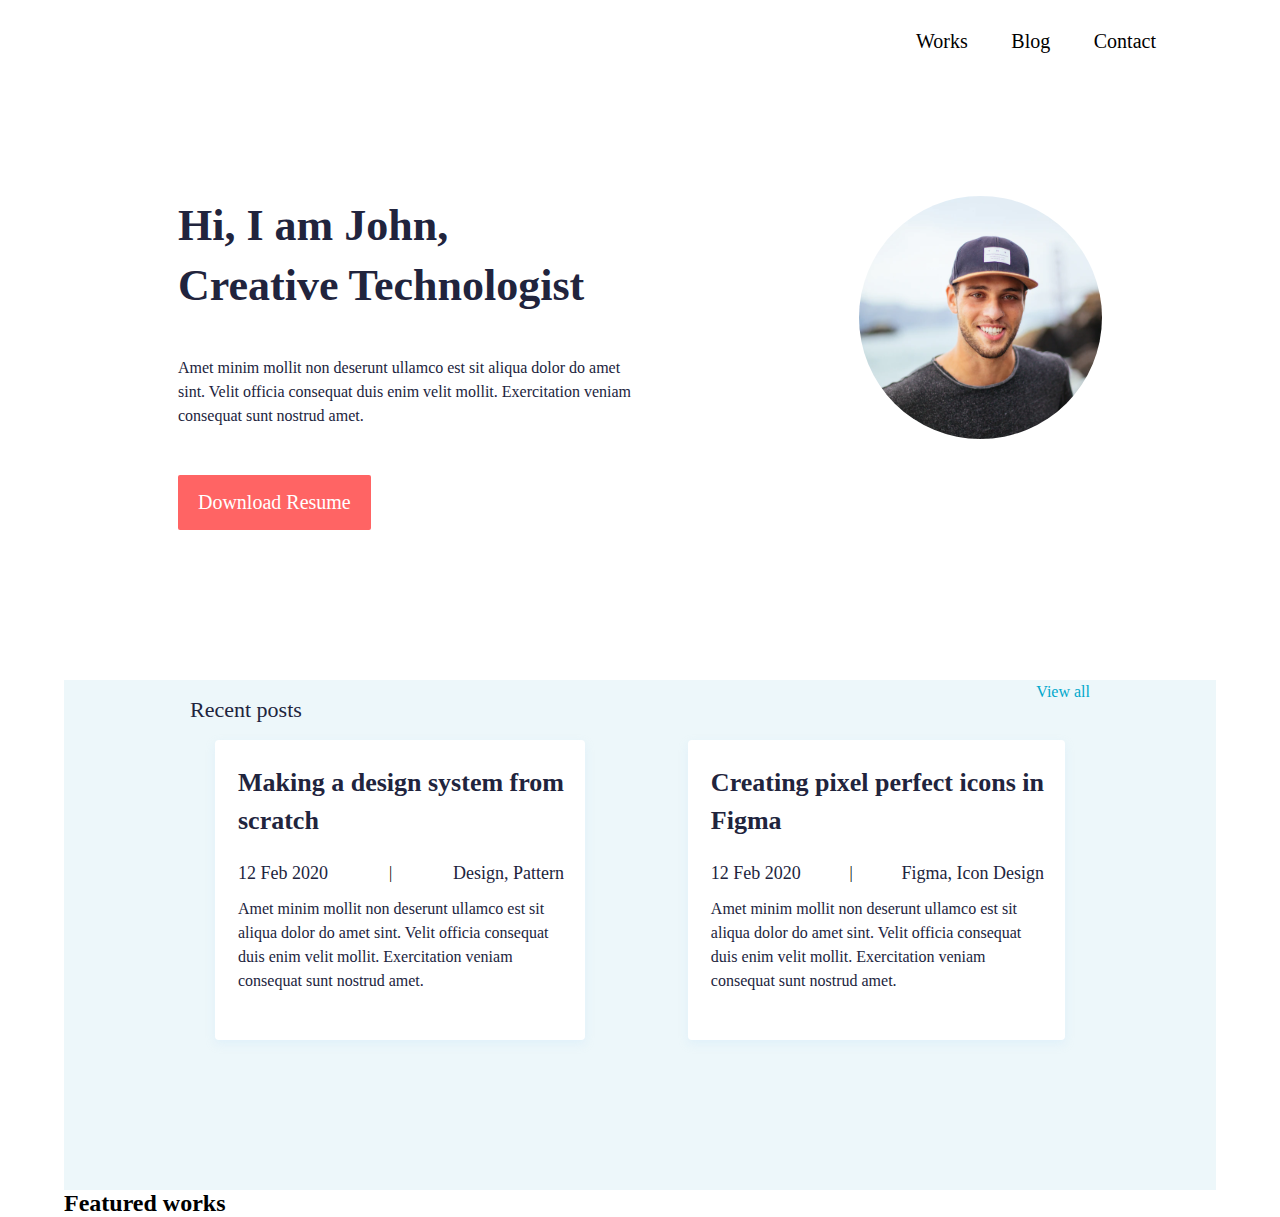
==== index.html @ f026b328 "create and styled section main and section recent posts" ====
<!DOCTYPE html>
<html lang="en">
<head>
    <meta charset="UTF-8">
    <meta http-equiv="X-UA-Compatible" content="IE=edge">
    <meta name="viewport" content="width=device-width, initial-scale=1.0">
    <title>Document</title>
    <link rel="stylesheet" href="./css/styles.css">
</head>
<body>
    <div class="wrapper">
        <div class="container">
            <section class="main">
                <header class="header">
                    <nav class="menu">
                        <ul class="menu__list-items">
                            <li class="menu__item"><a href="" class="menu__link">Works</a></li>
                            <li class="menu__item"><a href="" class="menu__link">Blog</a></li>
                            <li class="menu__item"><a href="" class="menu__link">Contact</a></li>
                        </ul>
                    </nav>
                </header>
                <div class="main__content">
                    <div class="main__text">
                        <h1 class="main__title">Hi, I am John,<br> Creative Technologist</h1>
                        <p class="main__subtitle">Amet minim mollit non deserunt ullamco est sit aliqua dolor do amet<br> sint. Velit officia consequat duis enim velit mollit. Exercitation veniam<br> consequat sunt nostrud amet.</p>
                        <a href="" class="main__link">Download Resume</a>
                    </div>
                    <div class="main__image">
                        <img src="./img/avatar-image.svg" alt="" class="main-img">
                    </div>
                </div>
            </section>
            <section class="recent-posts">
                <div class="recent-posts__content">
                    <div class="recent-posts__header">
                        <h3 class="recent-posts__title">Recent posts</h3>
                        <a href="" class="recent-posts__link">View all</a>
                    </div>
                    <div class="recent-posts__posts">
                        <div class="recent-post">
                            <h2 class="recent-post__title">Making a design system from<br> scratch</h2>
                            <div class="recent-post__info">
                                <a href="" class="recent-post__date">12 Feb 2020</a> |
                                <a href="" class="recent-post__theme-post">Design, Pattern</a>
                            </div>
                            <p class="recent-post__post-describe">Amet minim mollit non deserunt ullamco est sit<br> aliqua dolor do amet sint. Velit officia consequat<br> duis enim velit mollit. Exercitation veniam<br> consequat sunt nostrud amet.</p>
                        </div>
                        <div class="recent-post">
                            <h2 class="recent-post__title">Creating pixel perfect icons in<br> Figma</h2>
                            <div class="recent-post__info">
                                <a href="" class="recent-post__date">12 Feb 2020</a> |
                                <a href="" class="recent-post__theme-post">Figma, Icon Design</a>
                            </div>
                            <p class="recent-post__post-describe">Amet minim mollit non deserunt ullamco est sit<br> aliqua dolor do amet sint. Velit officia consequat<br> duis enim velit mollit. Exercitation veniam<br> consequat sunt nostrud amet.</p>
                        </div>
                    </div>
                </div>
            </section>
            <section class="featured-works">
                <h2 class="featured-works__title">Featured works</h2>
                <div class="featured-works__content">
                    <div class="feaured-works__work-block"></div>
                    <div class="feaured-works__work-block"></div>
                    <div class="feaured-works__work-block"></div>
                </div>
            </section>
            <!-- <footer class="footer">
                <div class="footer__content">
                    <ul class="soc__list-items">
                        <li class="soc__itema"><a href="" class="soc__link"><img src="./img/fb-icon.svg" alt="" class="soc-img"></a></li>
                        <li class="soc__itema"><a href="" class="soc__link"><img src="./img/insta-icon.svg" alt="" class="soc-img"></a></li>
                        <li class="soc__itema"><a href="" class="soc__link"><img src="./img/twitter-icon.svg" alt="" class="soc-img"></a></li>
                        <li class="soc__itema"><a href="" class="soc__link"><img src="./img/linkedin-icon.svg" alt="" class="soc-img"></a></li>
                    </ul>
                    <div class="copyright-text">Copyright ©2020 All rights reserved </div>
                </div>
            </footer> -->
        </div>
    </div>
</body>
<script src="./scripts/script.js"></script>
</html>
---- css/styles.css ----
*{
    margin: 0px;
    padding: 0px;
}
.wrapper{
    width:1152px;
    margin:auto;
}
.header{
    margin-top:27px;
    text-align: right;
}
.main__content{
    display:flex;
    margin:auto;
    justify-content:space-around;
    /* align-items: center; */
}
.menu{
    display:flex;
    justify-content:flex-end;
    margin-bottom: 140px;
    margin-right:60px;
}
.menu__list-items{
    list-style-type:none;
    display:flex;
    justify-content:space-between;
    width:240px;
}
.menu__link{
    font-family: 'Heebo';
    font-style: normal;
    font-weight: 500;
    font-size: 20px;
    line-height: 29px;
    text-align: right;
    color: #000000;
    text-decoration: none;
}
.main__title{
    font-family: 'Heebo';
    font-style: normal;
    font-weight: 700;
    font-size: 44px;
    line-height: 60px;
    color: #21243D;
    margin-bottom: 40px;
}
.main__subtitle{
    font-family: 'Heebo';
    font-style: normal;
    font-weight: 400;
    font-size: 16px;
    line-height: 24px;
    color: #21243D;
    margin-bottom:47px;
}
.main__link{
    background: #FF6464;
    border-radius: 2px;
    box-sizing: border-box;
    font-family: 'Heebo';
    font-style: normal;
    font-weight: 500;
    font-size: 20px;
    line-height: 29px;
    color: #FFFFFF;
    text-decoration: none;
    padding:13px 20px;
    display:inline-block;
    margin-bottom:150px;
}
/* style for section recent-posts */
.recent-posts{
    background-color:#EDF7FA;
}
.recent-posts__content{
    display:flex;
    flex-direction:column;
}
.recent-posts__header{
    display:flex;
    width:900px;
    justify-content:space-between;
    margin:auto;
}
.recent-posts__title{
    font-family: 'Heebo';
    font-style: normal;
    font-weight: 400;
    font-size: 22px;
    line-height: 60px;
    display: flex;
    align-items: flex-end;
    color: #21243D;
}
.recent-posts__link{
    text-decoration: none;
    font-family: 'Heebo';
    font-style: normal;
    font-weight: 400;
    font-size: 16px;
    line-height: 24px;
    text-align: right;
    color: #00A8CC;
}
.recent-posts__posts{
    margin-top:30px;
    display:flex;
    margin:auto;
    justify-content:space-between;
    width:850px;
    margin:auto;
    margin-bottom: 150px;
}
.recent-post{
    background: #FFFFFF;
    box-shadow: 0px 4px 10px rgba(187, 225, 250, 0.25);
    border-radius: 4px;
    box-sizing: border-box;
    padding:24px 21px 7px 23px;
}
.recent-post__title{
    font-family: 'Heebo';
    font-style: normal;
    font-weight: 700;
    font-size: 26px;
    line-height: 38px;
    color: #21243D;
    margin-bottom:20px;
}
.recent-post__info{
    display:flex;
    justify-content:space-between;
    align-items: center;
    margin-bottom:11px;
}
.recent-post__date{
    font-family: 'Heebo';
    font-style: normal;
    font-weight: 400;
    font-size: 18px;
    line-height: 26px;
    color: #21243D;
    text-decoration: none;
}
.recent-post__theme-post{
    font-family: 'Heebo';
    font-style: normal;
    font-weight: 400;
    font-size: 18px;
    line-height: 26px;
    color: #21243D;
    text-decoration: none;
}
.recent-post__post-describe{
    font-family: 'Heebo';
    font-style: normal;
    font-weight: 400;
    font-size: 16px;
    line-height: 24px;
    color: #21243D;
    margin-bottom: 40px;
}
/* styles for section works */
/* styles for footer */
.footer{
    display:flex;
    justify-content: center;
}
.soc__list-items{
    padding-top: 51px;
    margin-bottom:26px;
    list-style-type:none;
    display:flex;   
    margin:auto;
    width:260px;
    justify-content:space-evenly;
}
.copyright-text{
    margin-top: 26px;
    font-family: 'Heebo';
    font-style: normal;
    font-weight: 400;
    font-size: 14px;
    line-height: 21px;
    text-align: center;
    color: #21243D;
    margin-bottom: 54px;
}
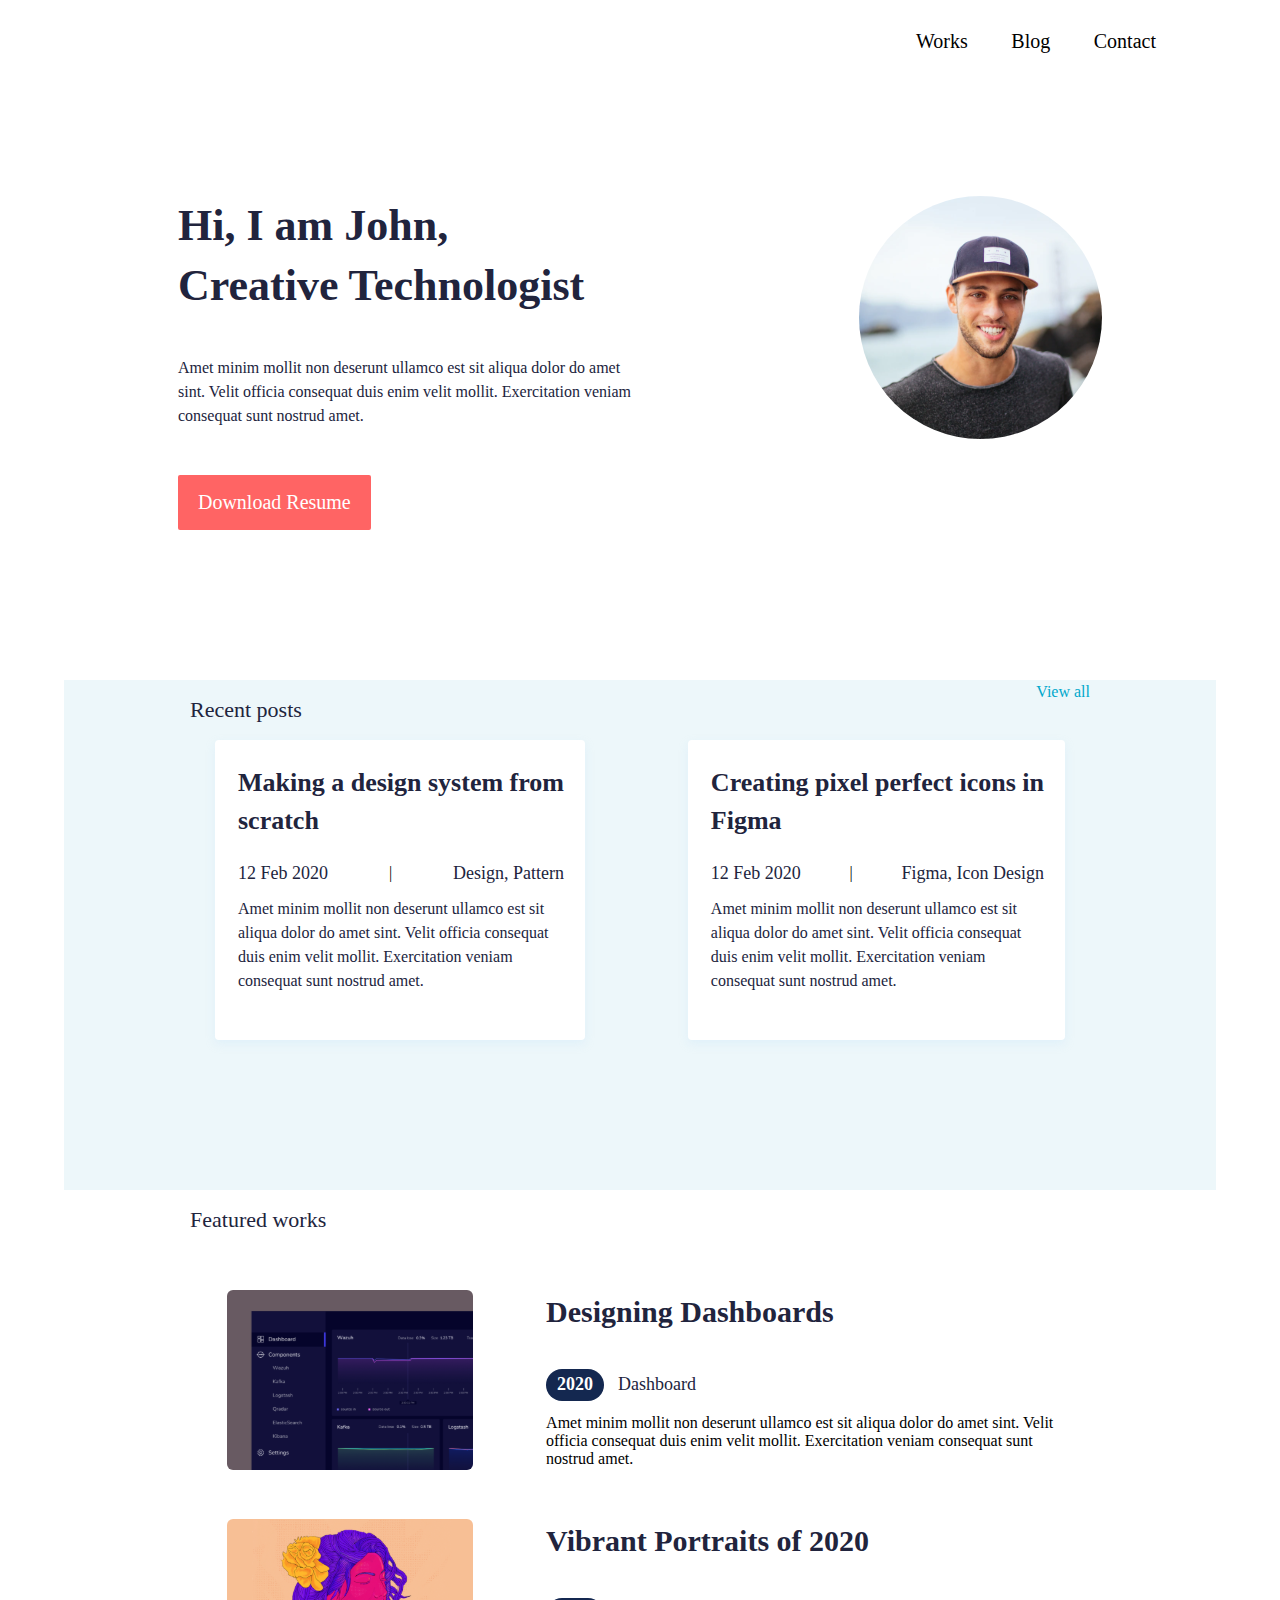
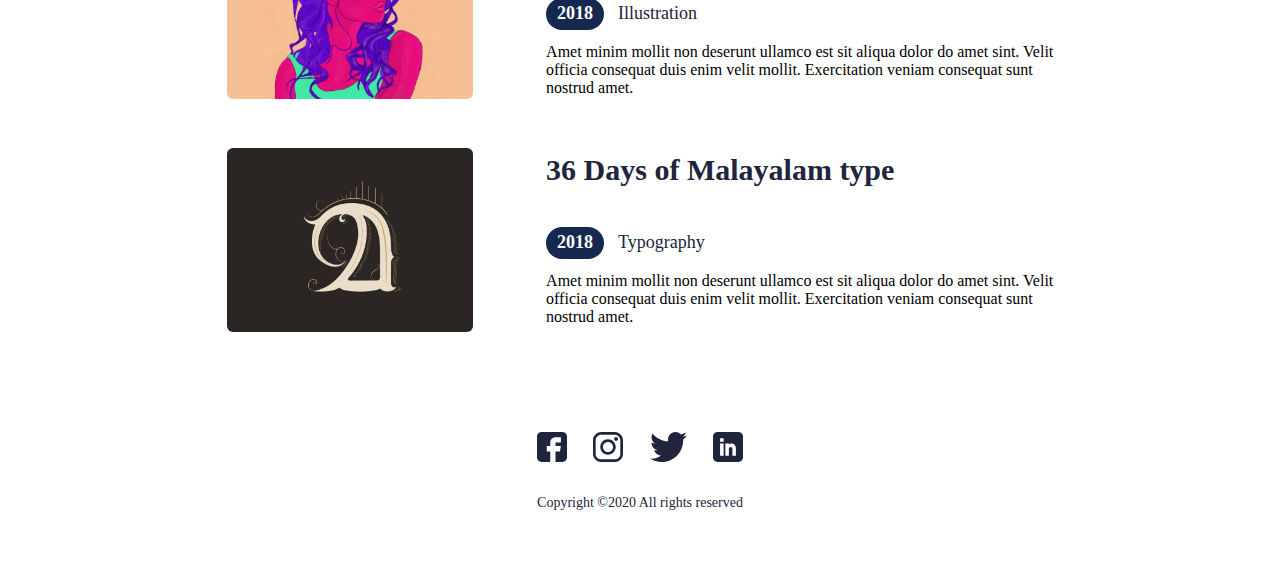
==== commit 3173b260: "added create section and styled featured works" ====
--- a/index.html
+++ b/index.html
@@ -60,12 +60,48 @@
             <section class="featured-works">
                 <h2 class="featured-works__title">Featured works</h2>
                 <div class="featured-works__content">
-                    <div class="feaured-works__work-block"></div>
-                    <div class="feaured-works__work-block"></div>
-                    <div class="feaured-works__work-block"></div>
+                    <div class="feaured-works__work-block">
+                        <div class="featured-works__image">
+                            <img src="./img/dashboard.svg" alt="" class="featured-works-img">
+                        </div>
+                        <div class="featured-works__describe-text">
+                            <h2 class="featured-work__title">Designing Dashboards</h2>
+                            <div class="featured-works__info">
+                                <a href="" class="featured-woks__date">2020</a>
+                                <a href="" class="featured-works__theme">Dashboard</a>
+                            </div>
+                            <p class="featured-works__text-describe">Amet minim mollit non deserunt ullamco est sit aliqua dolor do amet sint. Velit<br> officia consequat duis enim velit mollit. Exercitation veniam consequat sunt<br> nostrud amet.</p>
+                        </div>
+                    </div>
+                    <div class="feaured-works__work-block">
+                        <div class="featured-works__image">
+                            <img src="./img/illustration.svg" alt="" class="featured-works-img">
+                        </div>
+                        <div class="featured-works__describe-text">
+                            <h2 class="featured-work__title">Vibrant Portraits of 2020</h2>
+                            <div class="featured-works__info">
+                                <a href="" class="featured-woks__date">2018</a>
+                                <a href="" class="featured-works__theme">Illustration</a>
+                            </div>
+                            <p class="featured-works__text-describe">Amet minim mollit non deserunt ullamco est sit aliqua dolor do amet sint. Velit<br> officia consequat duis enim velit mollit. Exercitation veniam consequat sunt<br> nostrud amet.</p>
+                        </div>
+                    </div>
+                    <div class="feaured-works__work-block">
+                        <div class="featured-works__image">
+                            <img src="./img/typography.svg" alt="" class="featured-works-img">
+                        </div>
+                        <div class="featured-works__describe-text">
+                            <h2 class="featured-work__title">36 Days of Malayalam type</h2>
+                            <div class="featured-works__info">
+                                <a href="" class="featured-woks__date">2018</a>
+                                <a href="" class="featured-works__theme">Typography</a>
+                            </div>
+                            <p class="featured-works__text-describe">Amet minim mollit non deserunt ullamco est sit aliqua dolor do amet sint. Velit<br> officia consequat duis enim velit mollit. Exercitation veniam consequat sunt<br> nostrud amet.</p>
+                        </div>
+                    </div>
                 </div>
             </section>
-            <!-- <footer class="footer">
+            <footer class="footer">
                 <div class="footer__content">
                     <ul class="soc__list-items">
                         <li class="soc__itema"><a href="" class="soc__link"><img src="./img/fb-icon.svg" alt="" class="soc-img"></a></li>
@@ -75,7 +111,7 @@
                     </ul>
                     <div class="copyright-text">Copyright ©2020 All rights reserved </div>
                 </div>
-            </footer> -->
+            </footer>
         </div>
     </div>
 </body>
--- a/css/styles.css
+++ b/css/styles.css
@@ -164,6 +164,56 @@
     margin-bottom: 40px;
 }
 /* styles for section works */
+.featured-works{
+    width:900px;
+    margin:auto;
+}
+.featured-works__title{
+    font-family: 'Heebo';
+    font-style: normal;
+    font-weight: 400;
+    font-size: 22px;
+    line-height: 60px;
+    color: #21243D;
+    margin-bottom: 40px;
+}
+.feaured-works__work-block{
+    display:flex;
+    margin:auto;
+    justify-content:space-around;
+    margin-bottom:45px;
+}
+.featured-work__title{
+    font-family: 'Heebo';
+    font-style: normal;
+    font-weight: 700;
+    font-size: 30px;
+    line-height: 44px;
+    color: #21243D;
+    margin-bottom: 20px;
+}
+.featured-woks__date{
+    text-decoration: none;
+    font-family: 'Heebo';
+    font-style: normal;
+    font-weight: 900;
+    font-size: 18px;
+    line-height: 60px;
+    color: #FFFFFF;
+    background: #142850;
+    border-radius: 16px;
+    padding:5px 11px 7px; 
+    margin-right:10px;
+}
+.featured-works__theme{
+    text-decoration: none;
+    font-family: 'Heebo';
+    font-style: normal;
+    font-weight: 400;
+    font-size: 18px;
+    line-height: 26px;
+    color: #21243D;
+}
 /* styles for footer */
 .footer{
     display:flex;
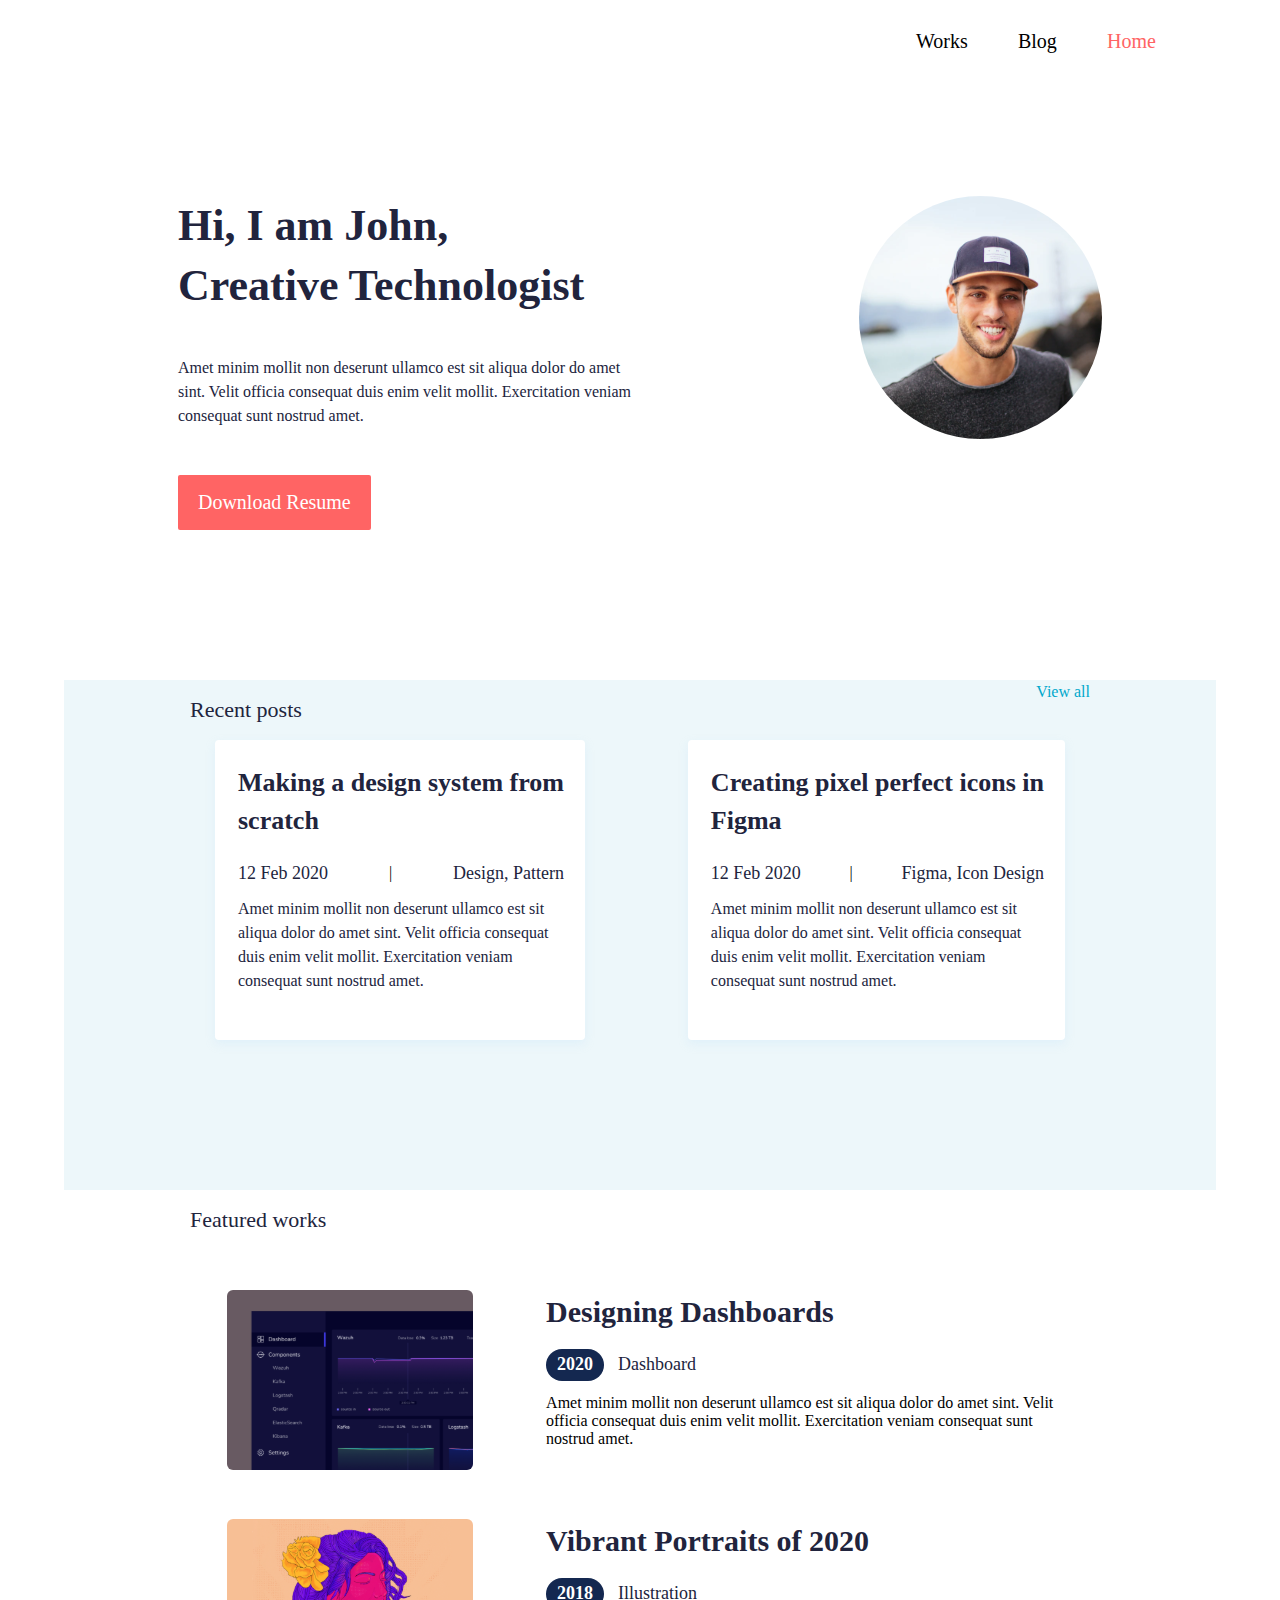
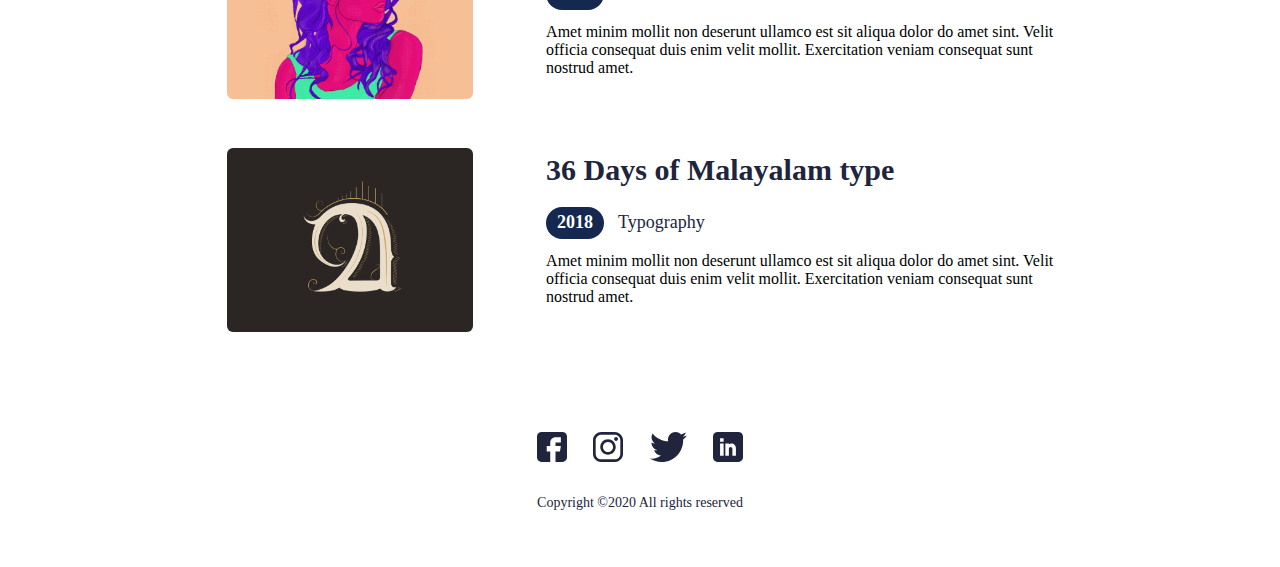
==== commit 506a0080: "new code for pages" ====
--- a/index.html
+++ b/index.html
@@ -14,9 +14,9 @@
                 <header class="header">
                     <nav class="menu">
                         <ul class="menu__list-items">
-                            <li class="menu__item"><a href="" class="menu__link">Works</a></li>
-                            <li class="menu__item"><a href="" class="menu__link">Blog</a></li>
-                            <li class="menu__item"><a href="" class="menu__link">Contact</a></li>
+                            <li class="menu__item"><a href="works.html" class="menu__link">Works</a></li>
+                            <li class="menu__item"><a href="blog.html" class="menu__link">Blog</a></li>
+                            <li class="menu__item"><a href="index.html" class="menu__link link__active">Home</a></li>
                         </ul>
                     </nav>
                 </header>
--- a/css/styles.css
+++ b/css/styles.css
@@ -190,7 +190,6 @@
     font-size: 30px;
     line-height: 44px;
     color: #21243D;
-    margin-bottom: 20px;
 }
 .featured-woks__date{
     text-decoration: none;
@@ -238,4 +237,76 @@
     text-align: center;
     color: #21243D;
     margin-bottom: 54px;
+}
+
+/* styles for page blog */
+.content{
+    margin:auto;
+    width:900px;
+    text-align: center;
+}
+.blog__title{
+    font-family: 'Heebo';
+    font-style: normal;
+    font-weight: 700;
+    font-size: 44px;
+    line-height: 60px;
+    color: #21243D;
+    margin-bottom: 55px;
+}
+.blog__event-block{
+    margin-bottom: 60px;
+}
+.link__active{
+    color:#FF6464;
+}
+.blog__event-title{
+    font-family: 'Heebo';
+    font-style: normal;
+    font-weight: 500;
+    font-size: 30px;
+    line-height: 44px;
+    color: #21243D;
+    margin-bottom: 25px;
+}
+.event-date{
+    font-family: 'Heebo';
+    font-style: normal;
+    font-weight: 400;
+    font-size: 20px;
+    line-height: 29px;
+    color: #21243D;
+    text-decoration: none;
+    margin-right: 22px;
+}
+.event-theme{
+    font-family: 'Heebo';
+    font-style: normal;
+    font-weight: 400;
+    font-size: 20px;
+    line-height: 29px;
+    color: #8695A4;
+    text-decoration: none;
+    margin-left:22px;
+}
+.event__text-describe{
+    font-family: 'Heebo';
+    font-style: normal;
+    font-weight: 400;
+    font-size: 16px;
+    line-height: 24px;
+    color: #21243D;
+    margin-top: 25px;
+}
+/* styles for page works */
+.work__title{
+    margin-left: 250px;
+}
+.work-block__content{
+    display:flex;
+    justify-content:space-between;
+    margin:auto;
+    margin-bottom:100px;
+    align-items: center;
+    width:650px;
 }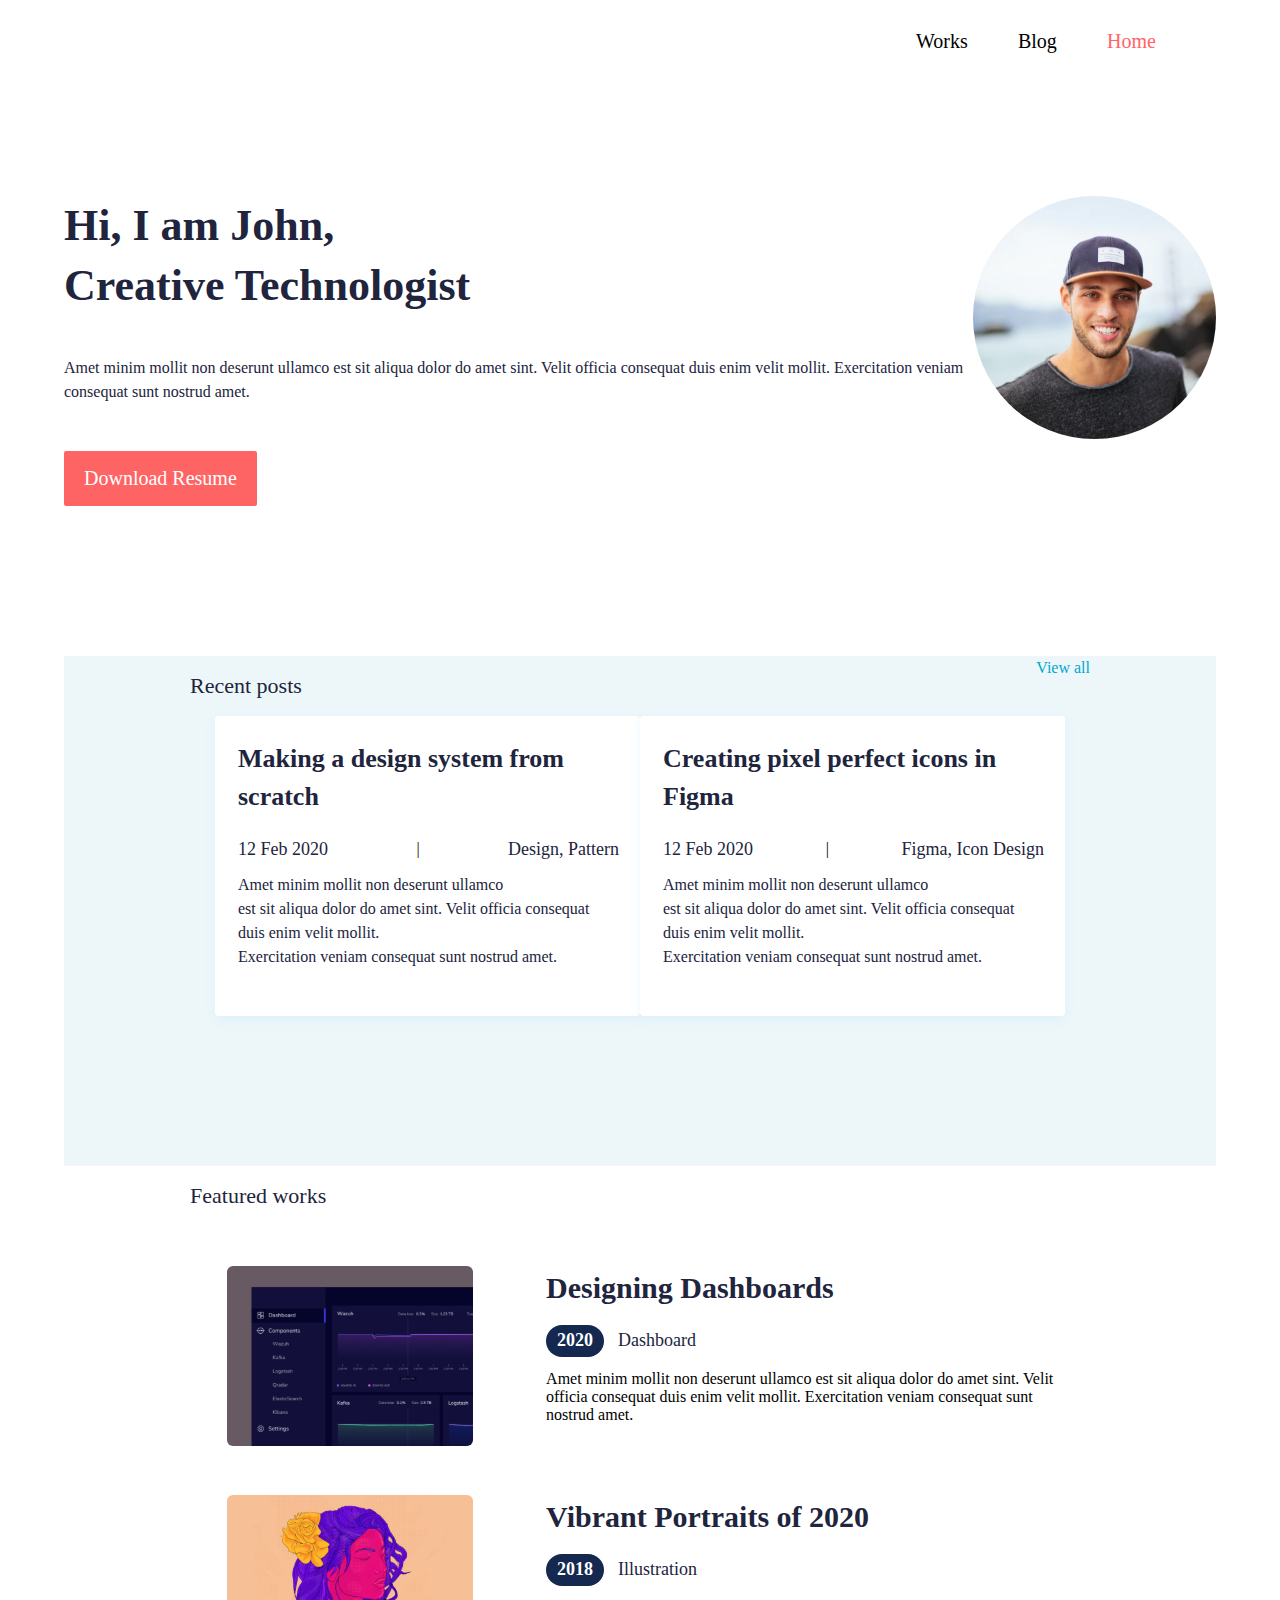
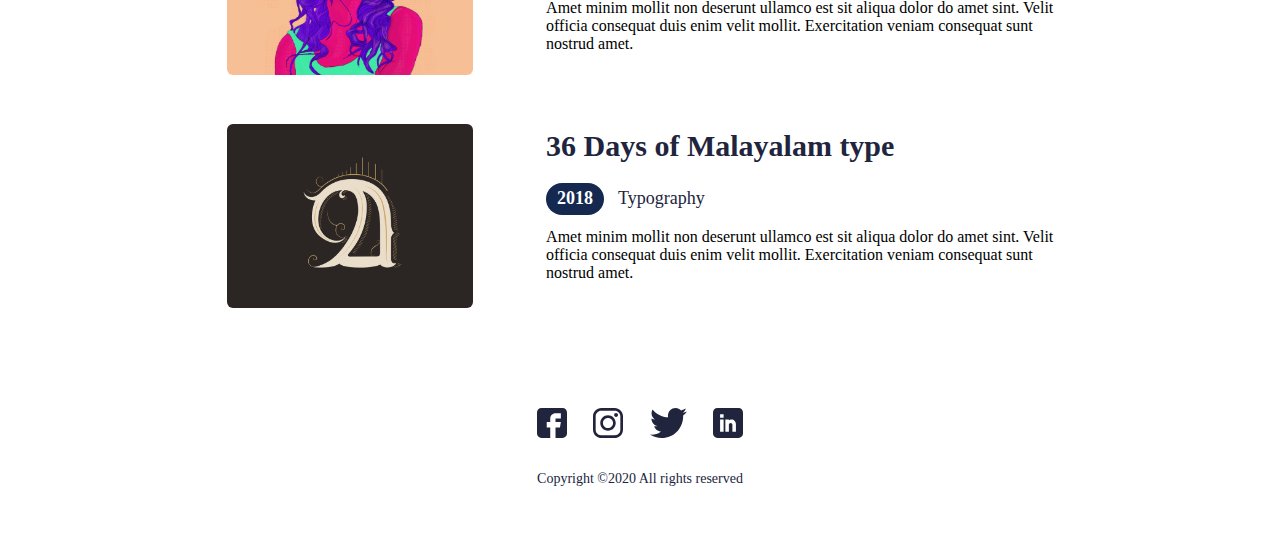
==== commit ebeedf1c: "added new adative for section" ====
--- a/index.html
+++ b/index.html
@@ -18,12 +18,17 @@
                             <li class="menu__item"><a href="blog.html" class="menu__link">Blog</a></li>
                             <li class="menu__item"><a href="index.html" class="menu__link link__active">Home</a></li>
                         </ul>
+                        <div class="burger-menu">
+                            <span class="burger-line"></span>
+                            <span class="burger-line"></span>
+                            <span class="burger-line"></span>
+                        </div>
                     </nav>
                 </header>
                 <div class="main__content">
                     <div class="main__text">
                         <h1 class="main__title">Hi, I am John,<br> Creative Technologist</h1>
-                        <p class="main__subtitle">Amet minim mollit non deserunt ullamco est sit aliqua dolor do amet<br> sint. Velit officia consequat duis enim velit mollit. Exercitation veniam<br> consequat sunt nostrud amet.</p>
+                        <p class="main__subtitle">Amet minim mollit non deserunt ullamco est sit aliqua dolor do amet sint. Velit officia consequat duis enim velit mollit. Exercitation veniam consequat sunt nostrud amet.</p>
                         <a href="" class="main__link">Download Resume</a>
                     </div>
                     <div class="main__image">
@@ -44,7 +49,7 @@
                                 <a href="" class="recent-post__date">12 Feb 2020</a> |
                                 <a href="" class="recent-post__theme-post">Design, Pattern</a>
                             </div>
-                            <p class="recent-post__post-describe">Amet minim mollit non deserunt ullamco est sit<br> aliqua dolor do amet sint. Velit officia consequat<br> duis enim velit mollit. Exercitation veniam<br> consequat sunt nostrud amet.</p>
+                            <p class="recent-post__post-describe">Amet minim mollit non deserunt ullamco<br> est sit aliqua dolor do amet sint. Velit officia consequat duis enim velit mollit.<br> Exercitation veniam consequat sunt nostrud amet.</p>
                         </div>
                         <div class="recent-post">
                             <h2 class="recent-post__title">Creating pixel perfect icons in<br> Figma</h2>
@@ -52,7 +57,7 @@
                                 <a href="" class="recent-post__date">12 Feb 2020</a> |
                                 <a href="" class="recent-post__theme-post">Figma, Icon Design</a>
                             </div>
-                            <p class="recent-post__post-describe">Amet minim mollit non deserunt ullamco est sit<br> aliqua dolor do amet sint. Velit officia consequat<br> duis enim velit mollit. Exercitation veniam<br> consequat sunt nostrud amet.</p>
+                            <p class="recent-post__post-describe">Amet minim mollit non deserunt ullamco<br> est sit aliqua dolor do amet sint. Velit officia consequat duis enim velit mollit.<br> Exercitation veniam consequat sunt nostrud amet.</p>
                         </div>
                     </div>
                 </div>
--- a/css/styles.css
+++ b/css/styles.css
@@ -309,4 +309,90 @@
     margin-bottom:100px;
     align-items: center;
     width:650px;
+}
+/* styles for adaptive */
+@media screen and (max-width:380px){
+    .wrapper{
+        width: 330px;
+    }
+    .container{
+        width:330px;
+        border:1px solid black;
+    }
+    .menu__list-items{
+        display:none;
+    }
+    .burger-menu{
+        display:flex;
+        flex-direction:column;
+    }
+    .burger-line{
+        border:1px solid #21243D;
+        display:block;
+        margin-bottom:5px;
+        width:28px;
+        height: -1px;
+    }
+    .main__content{
+        display:flex;
+        flex-direction:column-reverse;
+        text-align: center;
+    }
+    .main__subtitle{
+        width:300px;
+    }
+    .main__link{
+        margin-bottom:60px;
+    }
+    /* styles for section recent-posts */
+    .recent-posts__link{
+        display:none;
+    }
+    .recent-posts__posts{
+        display:flex;
+        flex-direction:column;
+    }
+    .recent-posts__content{
+        display:flex;
+        flex-direction:column;
+        justify-content: center;
+        align-items: center;
+    }
+    .recent-post__info{
+        display:flex;
+        width:250px;
+    }
+    .recent-post{
+        width:330px;
+        background: #FFFFFF;
+        box-shadow: 0px 4px 10px rgba(187, 225, 250, 0.25);
+        border-radius: 4px;
+        box-sizing: border-box;
+    }
+    .recent-posts__header{
+        display:flex;
+        justify-content: center;
+        align-items: center;
+        width:330px;
+    }
+    .recent-post__title{
+        font-family: 'Heebo';
+        font-style: normal;
+        font-weight: 700;
+        font-size: 22px;
+        line-height: 30px;
+        color: #21243D;
+    }
+    .recent-post__post-describe{
+        font-family: 'Heebo';
+        font-style: normal;
+        font-weight: 400;
+        font-size: 16px;
+        line-height: 24px;    
+        color: #21243D;
+        width:314px;
+    }
+    .{
+        
+    }
 }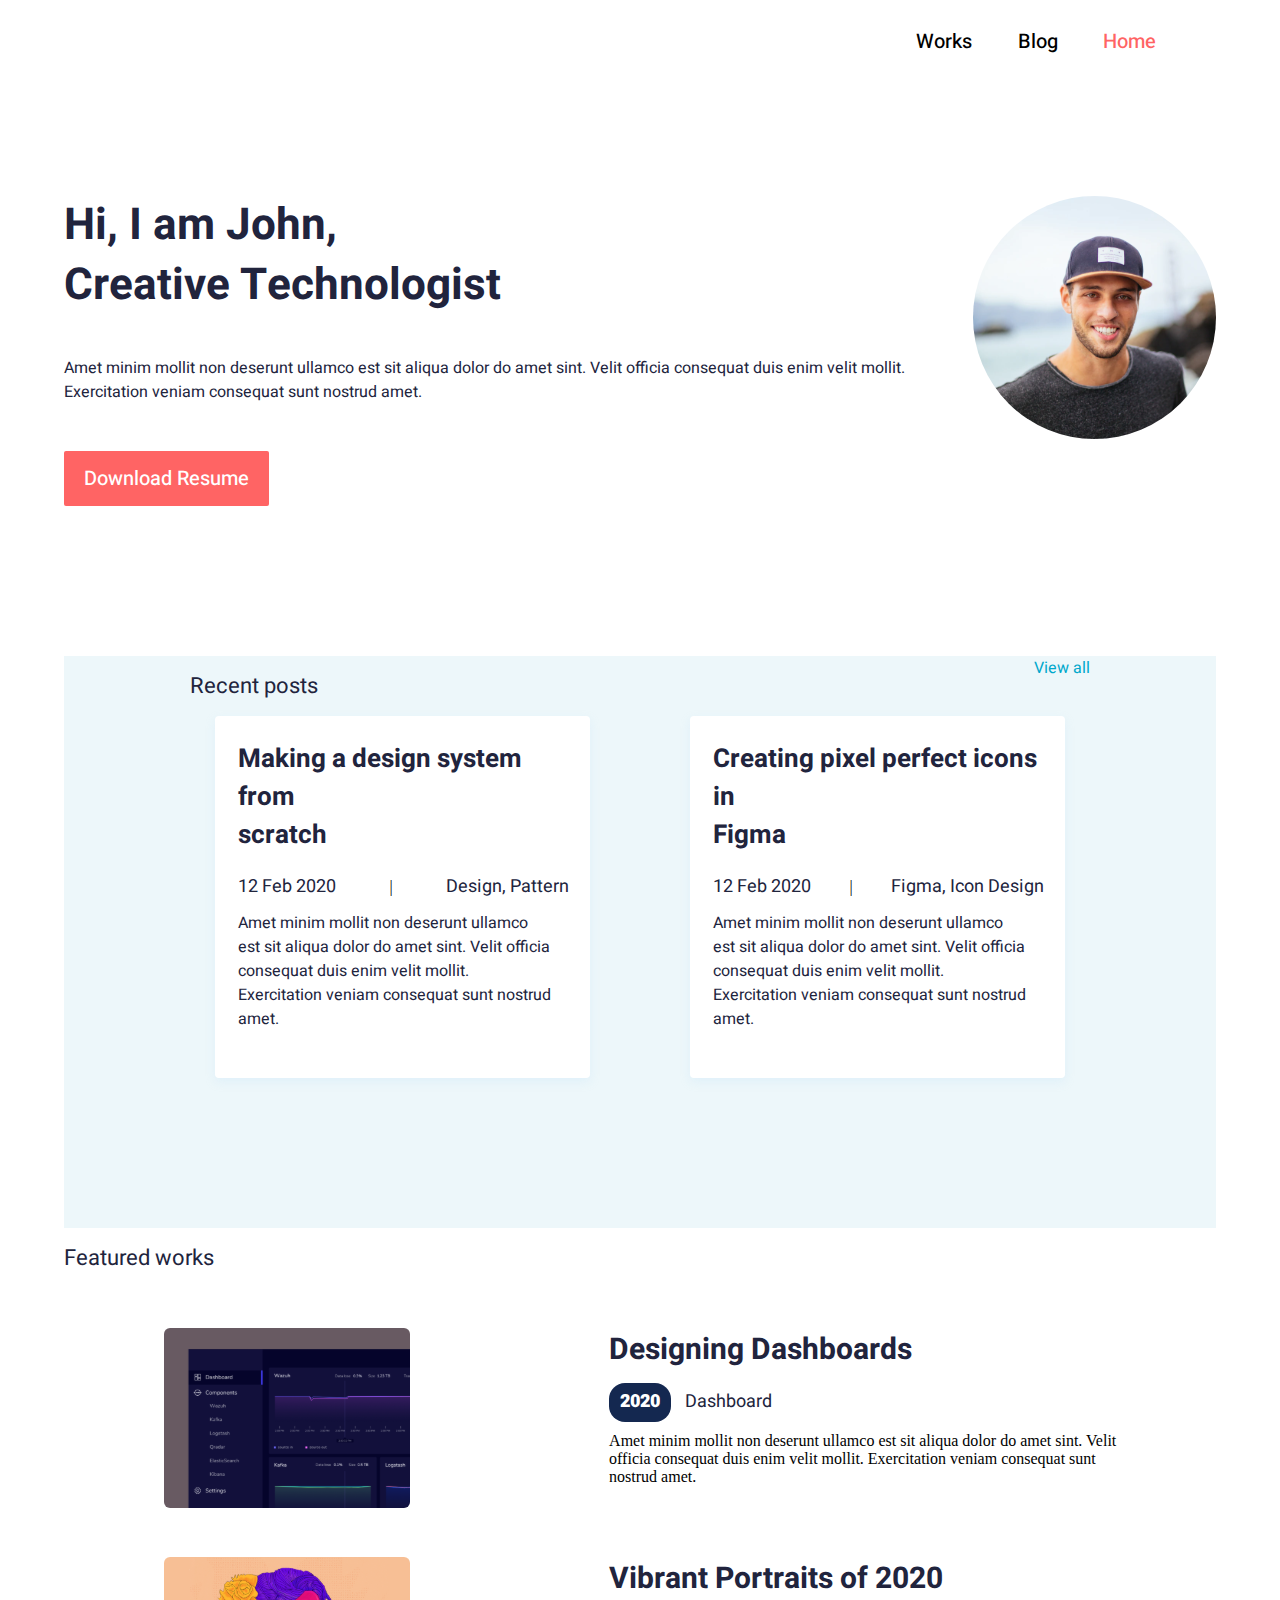
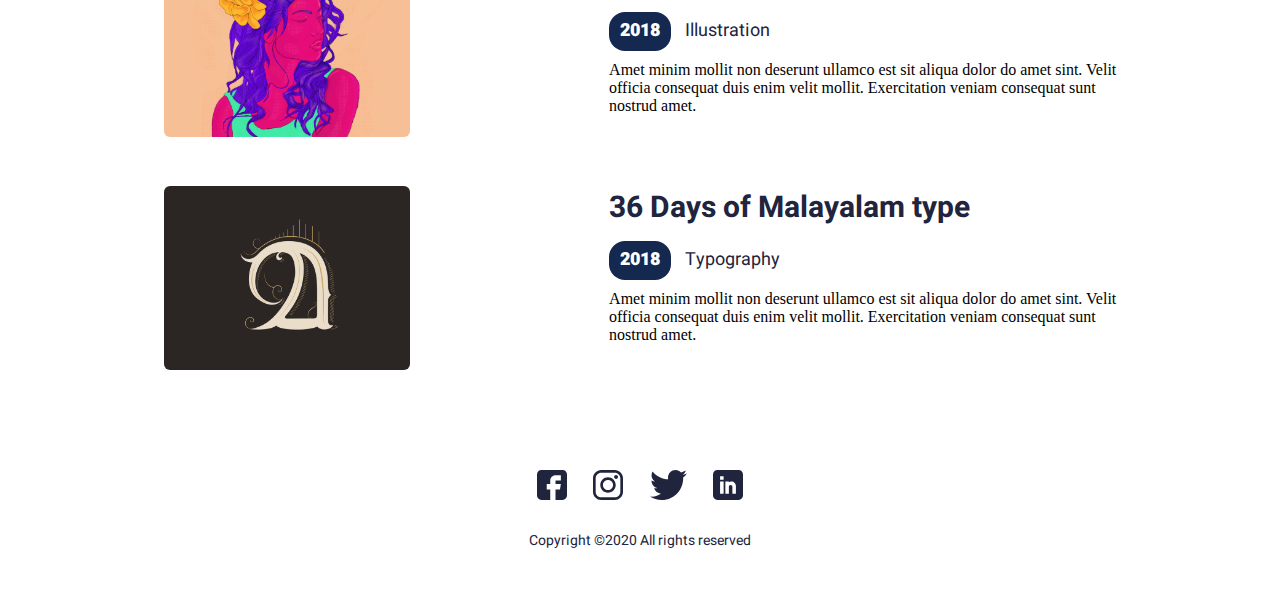
==== commit 9e6d346d: "new version adaptive" ====
--- a/index.html
+++ b/index.html
@@ -6,6 +6,9 @@
     <meta name="viewport" content="width=device-width, initial-scale=1.0">
     <title>Document</title>
     <link rel="stylesheet" href="./css/styles.css">
+    <link rel="preconnect" href="https://fonts.googleapis.com">
+    <link rel="preconnect" href="https://fonts.gstatic.com" crossorigin>
+    <link href="https://fonts.googleapis.com/css2?family=Heebo&display=swap" rel="stylesheet">
 </head>
 <body>
     <div class="wrapper">
--- a/css/styles.css
+++ b/css/styles.css
@@ -115,6 +115,7 @@
     margin-bottom: 150px;
 }
 .recent-post{
+    width:375px;
     background: #FFFFFF;
     box-shadow: 0px 4px 10px rgba(187, 225, 250, 0.25);
     border-radius: 4px;
@@ -165,7 +166,7 @@
 }
 /* styles for section works */
 .featured-works{
-    width:900px;
+    /* width:900px; */
     margin:auto;
 }
 .featured-works__title{
@@ -311,13 +312,15 @@
     width:650px;
 }
 /* styles for adaptive */
-@media screen and (max-width:380px){
+@media screen and (max-width:800px){
+    *{
+        /* border:1px solid black; */
+    }
     .wrapper{
         width: 330px;
     }
     .container{
         width:330px;
-        border:1px solid black;
     }
     .menu__list-items{
         display:none;
@@ -349,6 +352,7 @@
         display:none;
     }
     .recent-posts__posts{
+        width:100%;
         display:flex;
         flex-direction:column;
     }
@@ -392,7 +396,41 @@
         color: #21243D;
         width:314px;
     }
-    .{
-        
+    /* styles for section featured-works */
+    .featured-works__title{
+        font-family: 'Heebo';
+        font-style: normal;
+        font-weight: 400;
+        font-size: 18px;
+        line-height: 60px;
+        color: #21243D;
+    }
+    .featured-works__content{
+        display:flex;
+        flex-direction:column;
+        width:350px;
+    }
+    .feaured-works__work-block{
+        display:flex;
+        flex-direction:column;
+        justify-content: center;
+        align-items: center;
+    }
+    .featured-work__title{
+        font-family: 'Heebo';
+        font-style: normal;
+        font-weight: 700;
+        font-size: 24px;
+        line-height: 30px;
+        color: #21243D;
+    }
+    .featured-works__text-describe{
+        width: 314px;
+        font-family: 'Heebo';
+        font-style: normal;
+        font-weight: 400;
+        font-size: 16px;
+        line-height: 24px;
+        color: #21243D;
     }
 }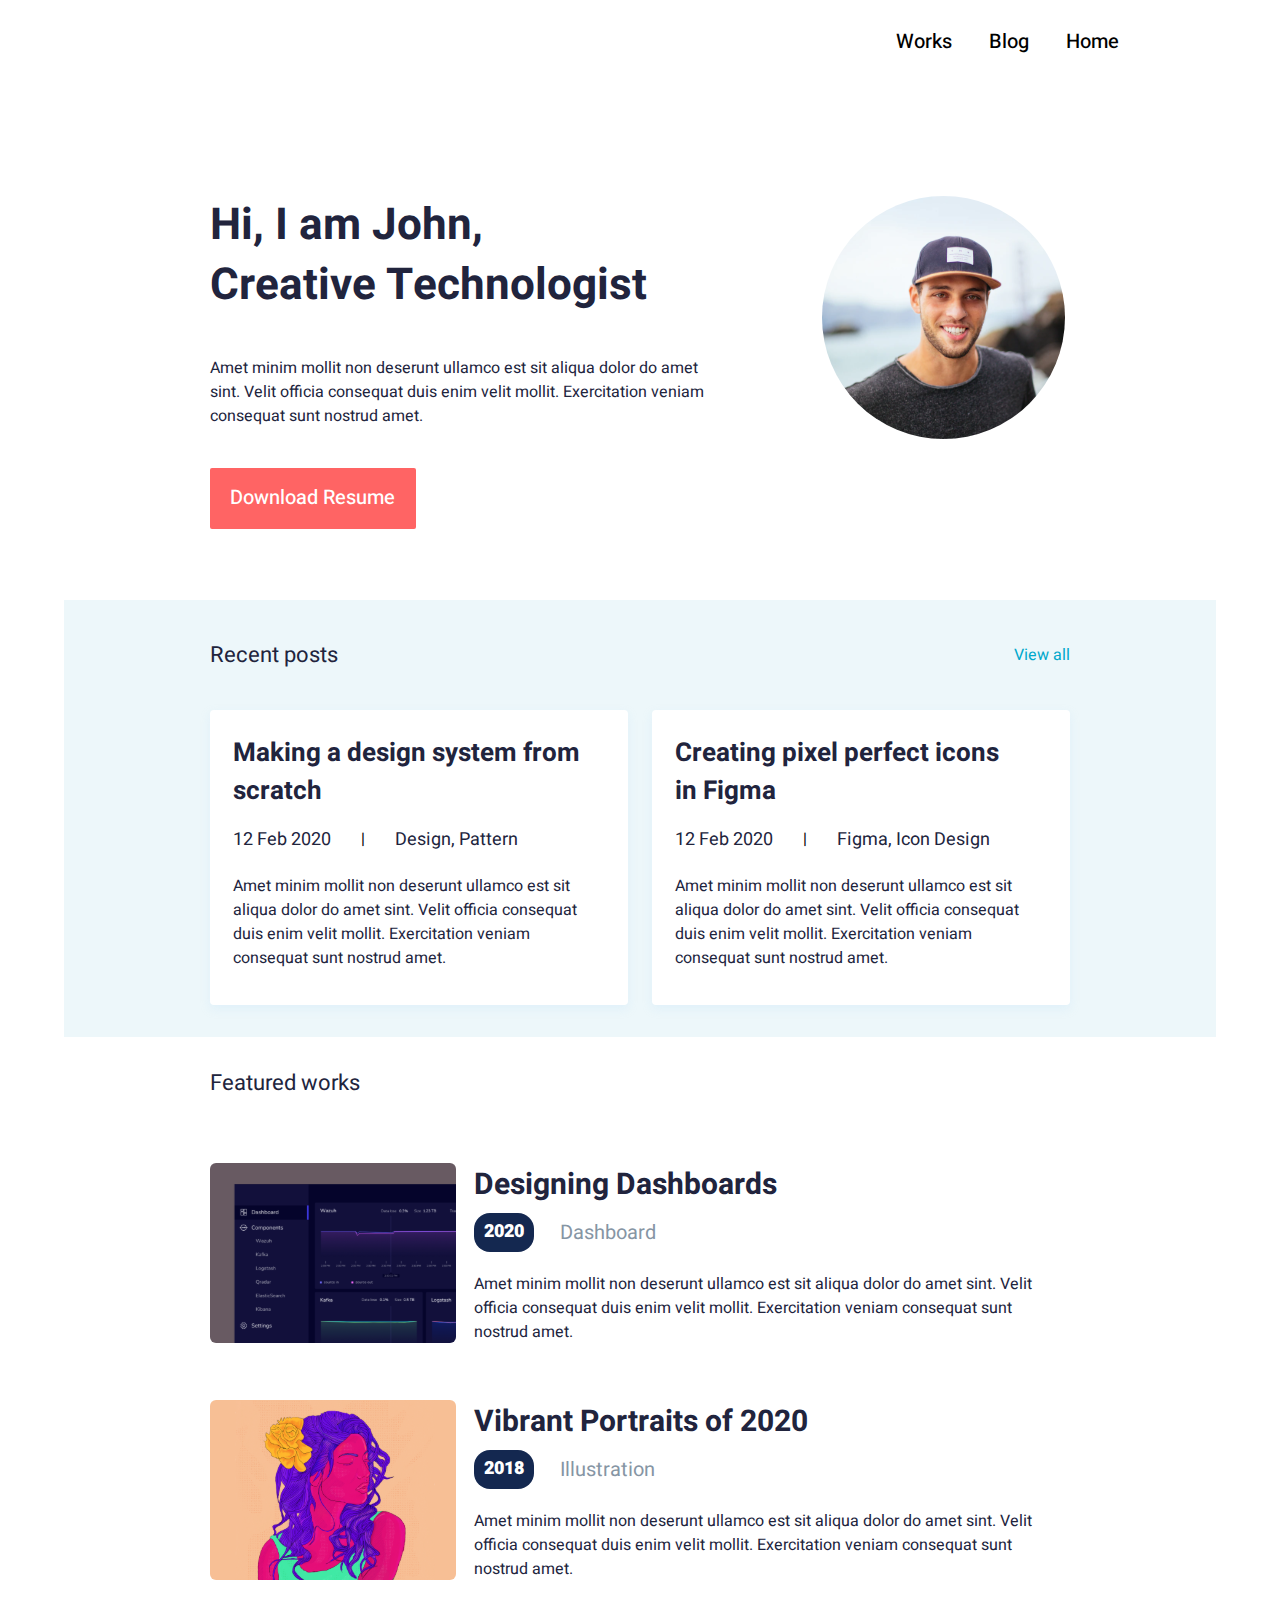
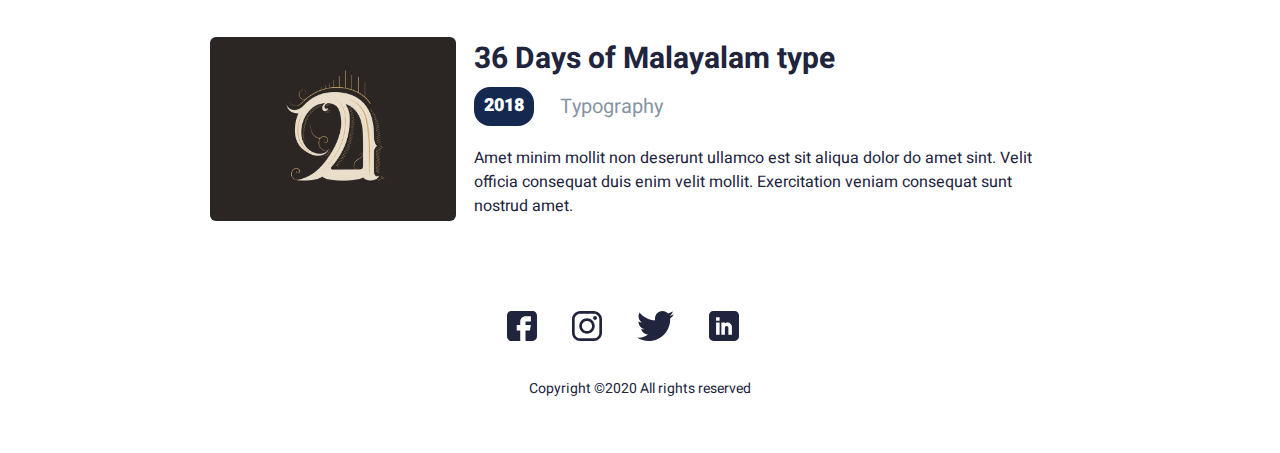
==== commit f5ac4827: "rewrite styles page home" ====
--- a/index.html
+++ b/index.html
@@ -12,22 +12,22 @@
 </head>
 <body>
     <div class="wrapper">
-        <div class="container">
-            <section class="main">
-                <header class="header">
-                    <nav class="menu">
-                        <ul class="menu__list-items">
-                            <li class="menu__item"><a href="works.html" class="menu__link">Works</a></li>
-                            <li class="menu__item"><a href="blog.html" class="menu__link">Blog</a></li>
-                            <li class="menu__item"><a href="index.html" class="menu__link link__active">Home</a></li>
-                        </ul>
-                        <div class="burger-menu">
-                            <span class="burger-line"></span>
-                            <span class="burger-line"></span>
-                            <span class="burger-line"></span>
-                        </div>
-                    </nav>
-                </header>
+        <header class="header">
+            <nav class="menu">
+                <ul class="menu__list-items">
+                    <li class="menu__item"><a href="works.html" class="menu__link">Works</a></li>
+                    <li class="menu__item"><a href="blog.html" class="menu__link">Blog</a></li>
+                    <li class="menu__item"><a href="index.html" class="menu__link link__active">Home</a></li>
+                </ul>
+                <div class="burger-menu">
+                    <span class="burger-line"></span>
+                    <span class="burger-line"></span>
+                    <span class="burger-line"></span>
+                </div>
+            </nav>
+        </header>
+        <section class="main">
+            <div class="container">
                 <div class="main__content">
                     <div class="main__text">
                         <h1 class="main__title">Hi, I am John,<br> Creative Technologist</h1>
@@ -38,8 +38,10 @@
                         <img src="./img/avatar-image.svg" alt="" class="main-img">
                     </div>
                 </div>
-            </section>
-            <section class="recent-posts">
+            </div>
+        </section>
+        <section class="recent-posts">
+            <div class="container">
                 <div class="recent-posts__content">
                     <div class="recent-posts__header">
                         <h3 class="recent-posts__title">Recent posts</h3>
@@ -47,25 +49,27 @@
                     </div>
                     <div class="recent-posts__posts">
                         <div class="recent-post">
-                            <h2 class="recent-post__title">Making a design system from<br> scratch</h2>
+                            <h2 class="recent-post__title">Making a design system from scratch</h2>
                             <div class="recent-post__info">
                                 <a href="" class="recent-post__date">12 Feb 2020</a> |
                                 <a href="" class="recent-post__theme-post">Design, Pattern</a>
                             </div>
-                            <p class="recent-post__post-describe">Amet minim mollit non deserunt ullamco<br> est sit aliqua dolor do amet sint. Velit officia consequat duis enim velit mollit.<br> Exercitation veniam consequat sunt nostrud amet.</p>
+                            <p class="recent-post__post-describe">Amet minim mollit non deserunt ullamco est sit aliqua dolor do amet sint. Velit officia consequat duis enim velit mollit. Exercitation veniam consequat sunt nostrud amet.</p>
                         </div>
                         <div class="recent-post">
-                            <h2 class="recent-post__title">Creating pixel perfect icons in<br> Figma</h2>
+                            <h2 class="recent-post__title">Creating pixel perfect icons in Figma</h2>
                             <div class="recent-post__info">
                                 <a href="" class="recent-post__date">12 Feb 2020</a> |
                                 <a href="" class="recent-post__theme-post">Figma, Icon Design</a>
                             </div>
-                            <p class="recent-post__post-describe">Amet minim mollit non deserunt ullamco<br> est sit aliqua dolor do amet sint. Velit officia consequat duis enim velit mollit.<br> Exercitation veniam consequat sunt nostrud amet.</p>
+                            <p class="recent-post__post-describe">Amet minim mollit non deserunt ullamco est sit aliqua dolor do amet sint. Velit officia consequat duis enim velit mollit. Exercitation veniam consequat sunt nostrud amet.</p>
                         </div>
                     </div>
                 </div>
-            </section>
-            <section class="featured-works">
+            </div>
+        </section>
+        <section class="featured-works">
+            <div class="container">
                 <h2 class="featured-works__title">Featured works</h2>
                 <div class="featured-works__content">
                     <div class="feaured-works__work-block">
@@ -78,7 +82,7 @@
                                 <a href="" class="featured-woks__date">2020</a>
                                 <a href="" class="featured-works__theme">Dashboard</a>
                             </div>
-                            <p class="featured-works__text-describe">Amet minim mollit non deserunt ullamco est sit aliqua dolor do amet sint. Velit<br> officia consequat duis enim velit mollit. Exercitation veniam consequat sunt<br> nostrud amet.</p>
+                            <p class="featured-works__text-describe">Amet minim mollit non deserunt ullamco est sit aliqua dolor do amet sint. Velit officia consequat duis enim velit mollit. Exercitation veniam consequat sunt nostrud amet.</p>
                         </div>
                     </div>
                     <div class="feaured-works__work-block">
@@ -91,7 +95,7 @@
                                 <a href="" class="featured-woks__date">2018</a>
                                 <a href="" class="featured-works__theme">Illustration</a>
                             </div>
-                            <p class="featured-works__text-describe">Amet minim mollit non deserunt ullamco est sit aliqua dolor do amet sint. Velit<br> officia consequat duis enim velit mollit. Exercitation veniam consequat sunt<br> nostrud amet.</p>
+                            <p class="featured-works__text-describe">Amet minim mollit non deserunt ullamco est sit aliqua dolor do amet sint. Velit officia consequat duis enim velit mollit. Exercitation veniam consequat sunt nostrud amet.</p>
                         </div>
                     </div>
                     <div class="feaured-works__work-block">
@@ -104,23 +108,25 @@
                                 <a href="" class="featured-woks__date">2018</a>
                                 <a href="" class="featured-works__theme">Typography</a>
                             </div>
-                            <p class="featured-works__text-describe">Amet minim mollit non deserunt ullamco est sit aliqua dolor do amet sint. Velit<br> officia consequat duis enim velit mollit. Exercitation veniam consequat sunt<br> nostrud amet.</p>
+                            <p class="featured-works__text-describe">Amet minim mollit non deserunt ullamco est sit aliqua dolor do amet sint. Velit officia consequat duis enim velit mollit. Exercitation veniam consequat sunt nostrud amet.</p>
                         </div>
                     </div>
                 </div>
-            </section>
-            <footer class="footer">
+            </div>
+        </section>
+        <footer class="footer">
+            <div class="container">
                 <div class="footer__content">
                     <ul class="soc__list-items">
-                        <li class="soc__itema"><a href="" class="soc__link"><img src="./img/fb-icon.svg" alt="" class="soc-img"></a></li>
-                        <li class="soc__itema"><a href="" class="soc__link"><img src="./img/insta-icon.svg" alt="" class="soc-img"></a></li>
-                        <li class="soc__itema"><a href="" class="soc__link"><img src="./img/twitter-icon.svg" alt="" class="soc-img"></a></li>
-                        <li class="soc__itema"><a href="" class="soc__link"><img src="./img/linkedin-icon.svg" alt="" class="soc-img"></a></li>
+                        <li class="soc__item"><a href="" class="soc__link"><img src="./img/fb-icon.svg" alt="" class="soc-img"></a></li>
+                        <li class="soc__item"><a href="" class="soc__link"><img src="./img/insta-icon.svg" alt="" class="soc-img"></a></li>
+                        <li class="soc__item"><a href="" class="soc__link"><img src="./img/twitter-icon.svg" alt="" class="soc-img"></a></li>
+                        <li class="soc__item"><a href="" class="soc__link"><img src="./img/linkedin-icon.svg" alt="" class="soc-img"></a></li>
                     </ul>
                     <div class="copyright-text">Copyright ©2020 All rights reserved </div>
                 </div>
-            </footer>
-        </div>
+            </div>
+        </footer>
     </div>
 </body>
 <script src="./scripts/script.js"></script>
--- a/css/styles.css
+++ b/css/styles.css
@@ -1,45 +1,50 @@
 *{
     margin: 0px;
     padding: 0px;
-}
-.wrapper{
+    font-family: 'Heebo';
+}
+.wrapper{   
     width:1152px;
     margin:auto;
+    /* border:1px solid black; */
+}
+.container{
+    width:860px;
+    margin:auto;
+    /* border:1px solid black; */
 }
 .header{
-    margin-top:27px;
-    text-align: right;
-}
-.main__content{
-    display:flex;
-    margin:auto;
-    justify-content:space-around;
-    /* align-items: center; */
+    margin-bottom: 140px;
+    margin-top: 27px;
 }
 .menu{
     display:flex;
     justify-content:flex-end;
-    margin-bottom: 140px;
     margin-right:60px;
 }
 .menu__list-items{
     list-style-type:none;
     display:flex;
-    justify-content:space-between;
-    width:240px;
+}
+.menu__item{
+    margin-right:37px;
 }
 .menu__link{
-    font-family: 'Heebo';
+    text-decoration: none;
     font-style: normal;
     font-weight: 500;
     font-size: 20px;
     line-height: 29px;
     text-align: right;
     color: #000000;
-    text-decoration: none;
+}
+.main__content{
+    display:flex;
+}
+.main__text{
+    margin-right: 115px;
 }
 .main__title{
-    font-family: 'Heebo';
     font-style: normal;
     font-weight: 700;
     font-size: 44px;
@@ -48,45 +53,40 @@
     margin-bottom: 40px;
 }
 .main__subtitle{
-    font-family: 'Heebo';
-    font-style: normal;
-    font-weight: 400;
-    font-size: 16px;
-    line-height: 24px;
-    color: #21243D;
-    margin-bottom:47px;
+    font-style: normal;
+    font-weight: 400;
+    font-size: 16px;
+    line-height: 24px;
+    color: #21243D;
+    margin-bottom:40px;
+    width: 497px;
 }
 .main__link{
+    box-sizing: border-box;
+    text-decoration: none;
     background: #FF6464;
     border-radius: 2px;
-    box-sizing: border-box;
-    font-family: 'Heebo';
     font-style: normal;
     font-weight: 500;
     font-size: 20px;
     line-height: 29px;
     color: #FFFFFF;
-    text-decoration: none;
-    padding:13px 20px;
+    padding:15px 21px 17px 20px;
     display:inline-block;
-    margin-bottom:150px;
-}
-/* style for section recent-posts */
+    margin-bottom: 71px;
+}
+/* styles for section recent-post */
 .recent-posts{
     background-color:#EDF7FA;
 }
-.recent-posts__content{
-    display:flex;
-    flex-direction:column;
-}
 .recent-posts__header{
     display:flex;
-    width:900px;
+    align-items: center;
     justify-content:space-between;
-    margin:auto;
+    padding-top:25px;
+    padding-bottom:25px;
 }
 .recent-posts__title{
-    font-family: 'Heebo';
     font-style: normal;
     font-weight: 400;
     font-size: 22px;
@@ -96,141 +96,137 @@
     color: #21243D;
 }
 .recent-posts__link{
-    text-decoration: none;
-    font-family: 'Heebo';
     font-style: normal;
     font-weight: 400;
     font-size: 16px;
     line-height: 24px;
     text-align: right;
     color: #00A8CC;
+    text-decoration: none;
 }
 .recent-posts__posts{
-    margin-top:30px;
-    display:flex;
-    margin:auto;
+    display:flex;
     justify-content:space-between;
-    width:850px;
-    margin:auto;
-    margin-bottom: 150px;
 }
 .recent-post{
-    width:375px;
+    box-sizing:border-box;
     background: #FFFFFF;
     box-shadow: 0px 4px 10px rgba(187, 225, 250, 0.25);
     border-radius: 4px;
-    box-sizing: border-box;
-    padding:24px 21px 7px 23px;
+    width:418px;
+    height:295px;
+    padding:24px 46px 35px 23px;
+    margin-bottom: 32px;
 }
 .recent-post__title{
-    font-family: 'Heebo';
     font-style: normal;
     font-weight: 700;
     font-size: 26px;
     line-height: 38px;
     color: #21243D;
-    margin-bottom:20px;
+    margin-bottom:17px;
 }
 .recent-post__info{
     display:flex;
-    justify-content:space-between;
-    align-items: center;
-    margin-bottom:11px;
-}
-.recent-post__date{
-    font-family: 'Heebo';
+    margin-bottom:21px;
+}
+.recent-post__date,.recent-post__theme-post{
+    text-decoration: none;
     font-style: normal;
     font-weight: 400;
     font-size: 18px;
     line-height: 26px;
     color: #21243D;
-    text-decoration: none;
+}
+.recent-post__date{
+    margin-right:30px;
 }
 .recent-post__theme-post{
-    font-family: 'Heebo';
-    font-style: normal;
-    font-weight: 400;
-    font-size: 18px;
-    line-height: 26px;
-    color: #21243D;
-    text-decoration: none;
+    margin-left: 30px;
 }
 .recent-post__post-describe{
-    font-family: 'Heebo';
-    font-style: normal;
-    font-weight: 400;
-    font-size: 16px;
-    line-height: 24px;
-    color: #21243D;
-    margin-bottom: 40px;
-}
-/* styles for section works */
+    font-style: normal;
+    font-weight: 400;
+    font-size: 16px;
+    line-height: 24px;
+    color: #21243D;
+}
+/* styles for section featured-works */
 .featured-works{
-    /* width:900px; */
-    margin:auto;
+    display:flex;
+    flex-direction:column;
+    margin-bottom: 83px;
 }
 .featured-works__title{
-    font-family: 'Heebo';
     font-style: normal;
     font-weight: 400;
     font-size: 22px;
     line-height: 60px;
     color: #21243D;
-    margin-bottom: 40px;
+    margin-top:16px;
 }
 .feaured-works__work-block{
     display:flex;
-    margin:auto;
-    justify-content:space-around;
-    margin-bottom:45px;
+    margin-top:50px;
+}
+.featured-works__image{
+    margin-right: 18px;
 }
 .featured-work__title{
-    font-family: 'Heebo';
     font-style: normal;
     font-weight: 700;
     font-size: 30px;
     line-height: 44px;
     color: #21243D;
+    margin-bottom:6px;
+}
+.featured-works__info{
+    display:flex;
+    align-items: center;
+    margin-bottom:20px;
 }
 .featured-woks__date{
-    text-decoration: none;
-    font-family: 'Heebo';
     font-style: normal;
     font-weight: 900;
     font-size: 18px;
-    line-height: 60px;
     color: #FFFFFF;
     background: #142850;
     border-radius: 16px;
-    padding:5px 11px 7px; 
-    margin-right:10px;
+    text-decoration: none;
+    box-sizing: border-box;
+    padding:5px 10px 7px 10px;
+    display:inline-block;
+    margin-right:26px;
 }
 .featured-works__theme{
-    text-decoration: none;
-    font-family: 'Heebo';
-    font-style: normal;
-    font-weight: 400;
-    font-size: 18px;
-    line-height: 26px;
-    color: #21243D;
+    font-style: normal;
+    font-weight: 400;
+    font-size: 20px;
+    line-height: 29px;
+    color: #8695A4;
+    text-decoration: none;
+}
+.featured-works__text-describe{
+    font-style: normal;
+    font-weight: 400;
+    font-size: 16px;
+    line-height: 24px;
+    color: #21243D;
+    width:560px;
 }
 /* styles for footer */
-.footer{
+.soc__list-items{
+    list-style-type:none;
     display:flex;
     justify-content: center;
-}
-.soc__list-items{
-    padding-top: 51px;
-    margin-bottom:26px;
-    list-style-type:none;
-    display:flex;   
-    margin:auto;
-    width:260px;
-    justify-content:space-evenly;
+    align-items: center;
+    margin-top:50px;
+    margin-bottom:30px;
+}
+.soc__item{
+    margin-right:35px;
 }
 .copyright-text{
-    margin-top: 26px;
-    font-family: 'Heebo';
     font-style: normal;
     font-weight: 400;
     font-size: 14px;
@@ -238,199 +234,4 @@
     text-align: center;
     color: #21243D;
     margin-bottom: 54px;
-}
-
-/* styles for page blog */
-.content{
-    margin:auto;
-    width:900px;
-    text-align: center;
-}
-.blog__title{
-    font-family: 'Heebo';
-    font-style: normal;
-    font-weight: 700;
-    font-size: 44px;
-    line-height: 60px;
-    color: #21243D;
-    margin-bottom: 55px;
-}
-.blog__event-block{
-    margin-bottom: 60px;
-}
-.link__active{
-    color:#FF6464;
-}
-.blog__event-title{
-    font-family: 'Heebo';
-    font-style: normal;
-    font-weight: 500;
-    font-size: 30px;
-    line-height: 44px;
-    color: #21243D;
-    margin-bottom: 25px;
-}
-.event-date{
-    font-family: 'Heebo';
-    font-style: normal;
-    font-weight: 400;
-    font-size: 20px;
-    line-height: 29px;
-    color: #21243D;
-    text-decoration: none;
-    margin-right: 22px;
-}
-.event-theme{
-    font-family: 'Heebo';
-    font-style: normal;
-    font-weight: 400;
-    font-size: 20px;
-    line-height: 29px;
-    color: #8695A4;
-    text-decoration: none;
-    margin-left:22px;
-}
-.event__text-describe{
-    font-family: 'Heebo';
-    font-style: normal;
-    font-weight: 400;
-    font-size: 16px;
-    line-height: 24px;
-    color: #21243D;
-    margin-top: 25px;
-}
-/* styles for page works */
-.work__title{
-    margin-left: 250px;
-}
-.work-block__content{
-    display:flex;
-    justify-content:space-between;
-    margin:auto;
-    margin-bottom:100px;
-    align-items: center;
-    width:650px;
-}
-/* styles for adaptive */
-@media screen and (max-width:800px){
-    *{
-        /* border:1px solid black; */
-    }
-    .wrapper{
-        width: 330px;
-    }
-    .container{
-        width:330px;
-    }
-    .menu__list-items{
-        display:none;
-    }
-    .burger-menu{
-        display:flex;
-        flex-direction:column;
-    }
-    .burger-line{
-        border:1px solid #21243D;
-        display:block;
-        margin-bottom:5px;
-        width:28px;
-        height: -1px;
-    }
-    .main__content{
-        display:flex;
-        flex-direction:column-reverse;
-        text-align: center;
-    }
-    .main__subtitle{
-        width:300px;
-    }
-    .main__link{
-        margin-bottom:60px;
-    }
-    /* styles for section recent-posts */
-    .recent-posts__link{
-        display:none;
-    }
-    .recent-posts__posts{
-        width:100%;
-        display:flex;
-        flex-direction:column;
-    }
-    .recent-posts__content{
-        display:flex;
-        flex-direction:column;
-        justify-content: center;
-        align-items: center;
-    }
-    .recent-post__info{
-        display:flex;
-        width:250px;
-    }
-    .recent-post{
-        width:330px;
-        background: #FFFFFF;
-        box-shadow: 0px 4px 10px rgba(187, 225, 250, 0.25);
-        border-radius: 4px;
-        box-sizing: border-box;
-    }
-    .recent-posts__header{
-        display:flex;
-        justify-content: center;
-        align-items: center;
-        width:330px;
-    }
-    .recent-post__title{
-        font-family: 'Heebo';
-        font-style: normal;
-        font-weight: 700;
-        font-size: 22px;
-        line-height: 30px;
-        color: #21243D;
-    }
-    .recent-post__post-describe{
-        font-family: 'Heebo';
-        font-style: normal;
-        font-weight: 400;
-        font-size: 16px;
-        line-height: 24px;    
-        color: #21243D;
-        width:314px;
-    }
-    /* styles for section featured-works */
-    .featured-works__title{
-        font-family: 'Heebo';
-        font-style: normal;
-        font-weight: 400;
-        font-size: 18px;
-        line-height: 60px;
-        color: #21243D;
-    }
-    .featured-works__content{
-        display:flex;
-        flex-direction:column;
-        width:350px;
-    }
-    .feaured-works__work-block{
-        display:flex;
-        flex-direction:column;
-        justify-content: center;
-        align-items: center;
-    }
-    .featured-work__title{
-        font-family: 'Heebo';
-        font-style: normal;
-        font-weight: 700;
-        font-size: 24px;
-        line-height: 30px;
-        color: #21243D;
-    }
-    .featured-works__text-describe{
-        width: 314px;
-        font-family: 'Heebo';
-        font-style: normal;
-        font-weight: 400;
-        font-size: 16px;
-        line-height: 24px;
-        color: #21243D;
-    }
 }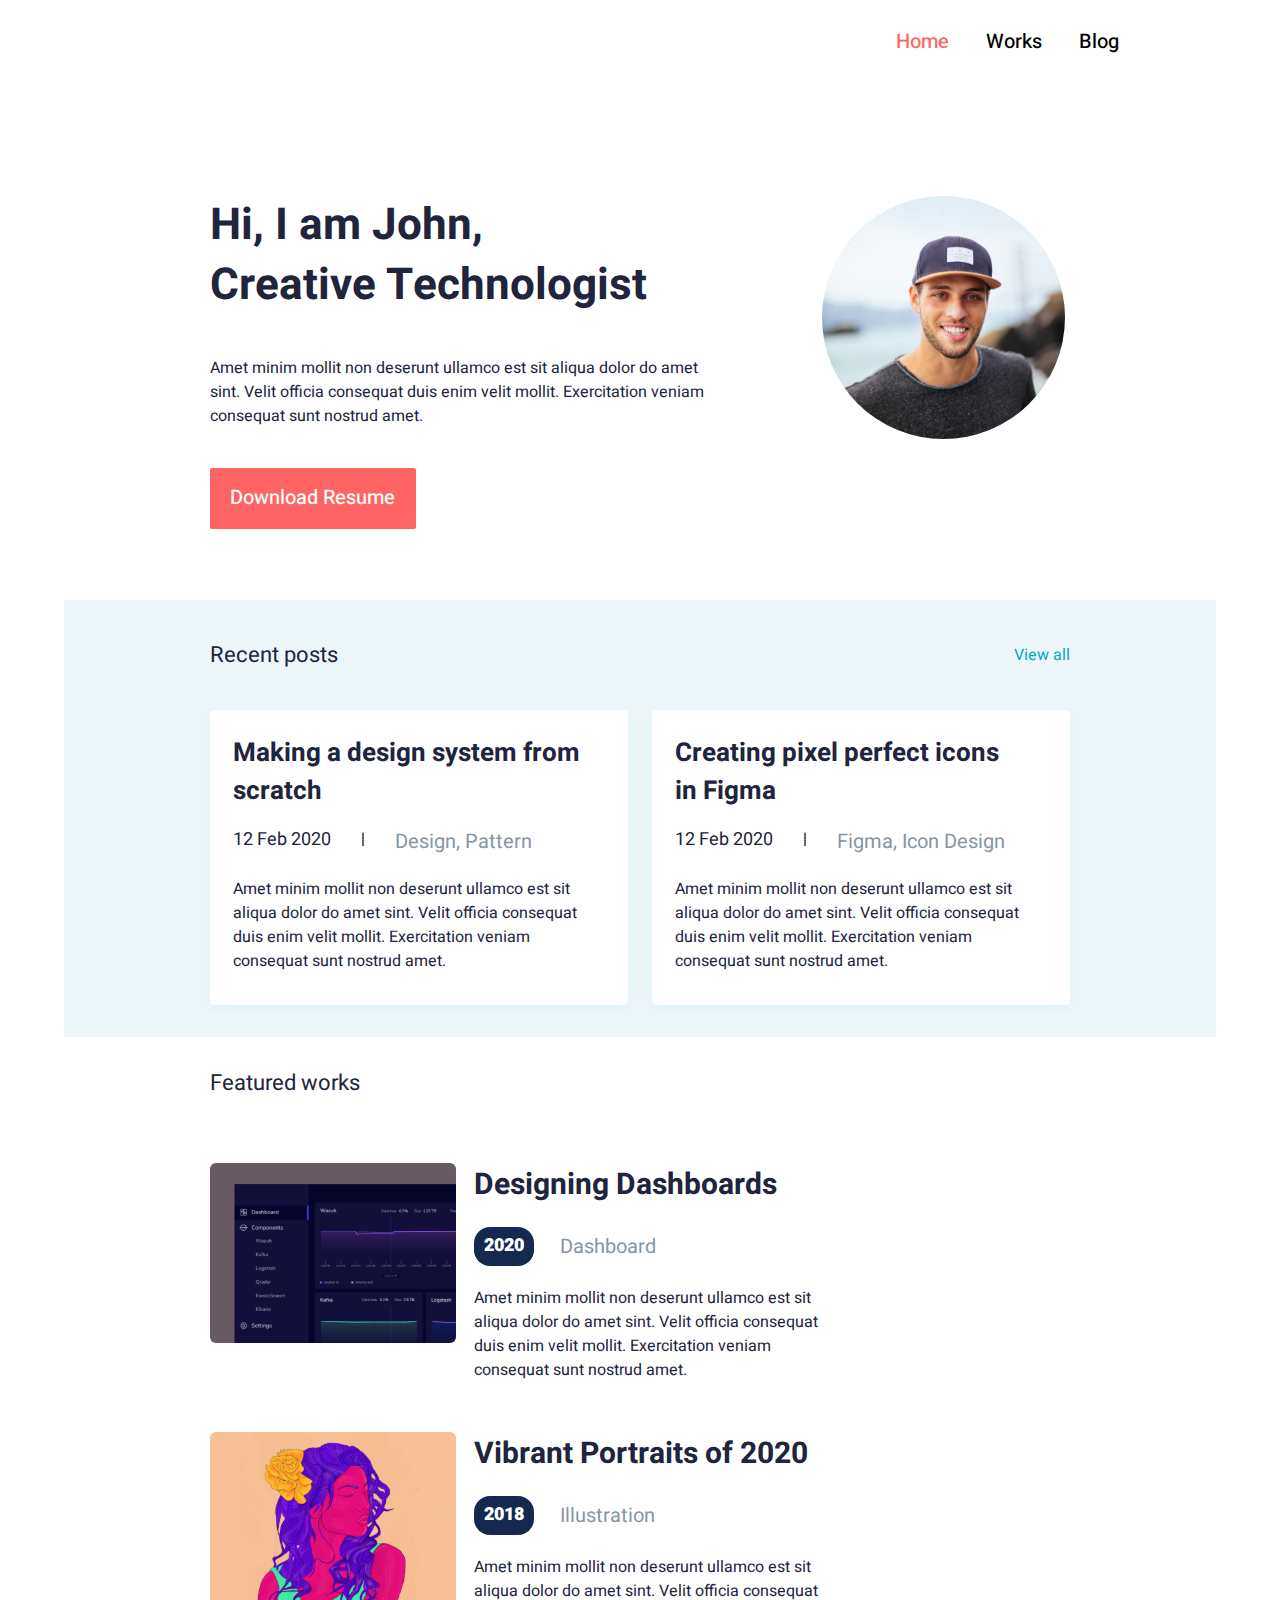
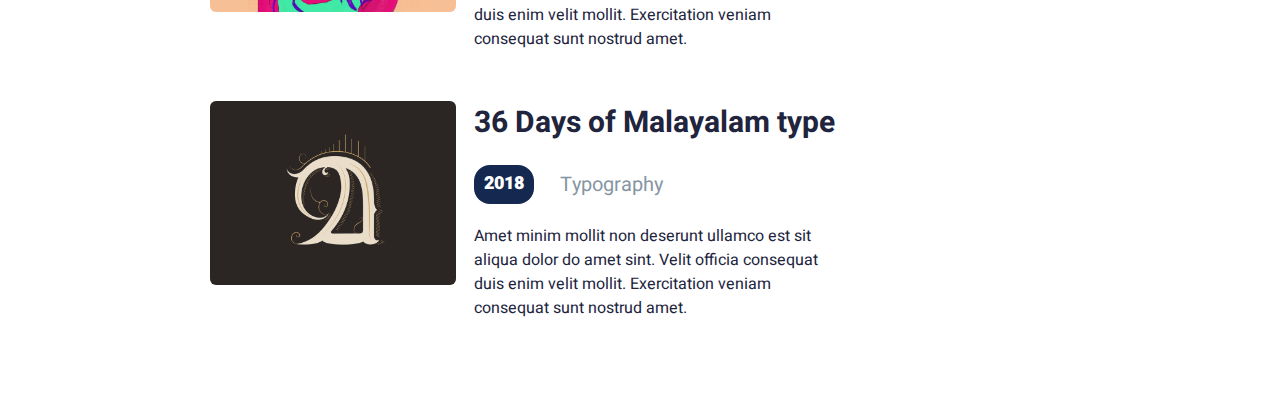
==== commit 10d0648b: "added adaptive version" ====
--- a/index.html
+++ b/index.html
@@ -15,9 +15,9 @@
         <header class="header">
             <nav class="menu">
                 <ul class="menu__list-items">
+                    <li class="menu__item"><a href="index.html" class="menu__link link__active">Home</a></li>
                     <li class="menu__item"><a href="works.html" class="menu__link">Works</a></li>
                     <li class="menu__item"><a href="blog.html" class="menu__link">Blog</a></li>
-                    <li class="menu__item"><a href="index.html" class="menu__link link__active">Home</a></li>
                 </ul>
                 <div class="burger-menu">
                     <span class="burger-line"></span>
@@ -114,7 +114,7 @@
                 </div>
             </div>
         </section>
-        <footer class="footer">
+        <!-- <footer class="footer">
             <div class="container">
                 <div class="footer__content">
                     <ul class="soc__list-items">
@@ -126,7 +126,7 @@
                     <div class="copyright-text">Copyright ©2020 All rights reserved </div>
                 </div>
             </div>
-        </footer>
+        </footer> -->
     </div>
 </body>
 <script src="./scripts/script.js"></script>
--- a/css/styles.css
+++ b/css/styles.css
@@ -6,12 +6,10 @@
 .wrapper{   
     width:1152px;
     margin:auto;
-    /* border:1px solid black; */
 }
 .container{
     width:860px;
     margin:auto;
-    /* border:1px solid black; */
 }
 .header{
     margin-bottom: 140px;
@@ -37,6 +35,9 @@
     line-height: 29px;
     text-align: right;
     color: #000000;
+}
+.link__active{
+    color:#FF6464;
 }
 .main__content{
     display:flex;
@@ -178,7 +179,7 @@
     font-size: 30px;
     line-height: 44px;
     color: #21243D;
-    margin-bottom:6px;
+    margin-bottom:20px;
 }
 .featured-works__info{
     display:flex;
@@ -234,4 +235,252 @@
     text-align: center;
     color: #21243D;
     margin-bottom: 54px;
+}
+/* styles for page works */
+.works__title,.blog__title{
+    font-style: normal;
+    font-weight: 900;
+    font-size: 44px;
+    line-height: 60px;
+    color: #21243D;
+    margin-bottom: 50px;
+}
+.featured-works__text-describe{
+    width:370px;
+}
+/* style for page blog */
+.blog__event-title{
+    font-style: normal;
+    font-weight:600;
+    font-size: 30px;
+    line-height: 44px;
+    color: #21243D;
+    font-family:'Heebo';
+}
+.blog__event-block{
+    margin-bottom: 50px;
+}
+.event-info{
+    margin-top: 18px;
+    margin-bottom:25px;
+}
+.recent-post__theme-post{
+    font-style: normal;
+    font-weight: 400;
+    font-size: 20px;
+    line-height: 29px;
+    color: #8695A4;
+}
+.event__text-describe{
+    font-family: 'Heebo';
+    font-style: normal;
+    font-weight: 400;
+    font-size: 16px;
+    line-height: 24px;
+    color: #21243D;
+}
+
+
+
+/* adaptive styles css */
+@media screen and (max-width:700px){
+    .wrapper{
+        width:380px;
+        margin:auto;
+        text-align: center;
+    }
+    .container{
+        width:350px;
+        margin:auto;
+    }
+    .menu__list-items{
+        display:none;
+    }
+    .burger-menu{
+        display:flex;
+        flex-direction:column;
+    }
+    .burger-line{
+        border:1px solid black;
+        width:28px;
+        margin-bottom:5px;
+    }
+    .main__content{
+        display:flex;
+        flex-direction:column-reverse;
+        text-align: center;
+        margin:auto;
+        margin-top: -100px;
+    }
+    .main__text{
+        display:flex;
+        flex-direction:column;
+        width: 350px;
+    }
+    .main__title{
+        margin-top:44px;
+        font-style: normal;
+        font-weight: 700;
+        font-size: 32px;
+        line-height: 40px;
+        text-align: center;
+        color: #21243D;
+        width:280px;
+        margin:auto;
+        margin-top:50px;
+        margin-bottom:50px;
+    }
+    .main__subtitle{
+        font-style: normal;
+        font-weight: 400;
+        font-size: 16px;
+        line-height: 24px;
+        text-align: center;
+        width: 320px;
+        margin-left:-10px;
+        margin:auto;
+        margin-bottom:50px;
+    }
+    .main__link{
+        width: 220px;
+        height: 47px;
+        padding-bottom:45px;
+        margin:auto;
+        text-align: center;
+        margin-left:50px;
+        font-style: normal;
+        font-weight: 500;
+        font-size: 20px;
+        line-height: 29px;
+        color: #FFFFFF;
+        margin-bottom: 50px;
+    }
+    /* style for section recent posts */
+    .recent-posts__header{
+        display:flex;
+        align-items: center;
+        justify-content: center;
+    }
+    .recent-posts__title{
+        font-style: normal;
+        font-weight: 400;
+        font-size: 18px;
+        line-height: 60px;
+        display: flex;
+        align-items: flex-end;
+        color: #21243D;
+    }
+    .recent-posts__link{
+        display:none;
+    }
+    .recent-posts__posts{
+        display:flex;
+        flex-direction:column;
+    }
+    .recent-post{
+        width:350px;
+    }
+    .recent-post__title{
+        font-style: normal;
+        font-weight: 700;
+        font-size: 22px;
+        line-height: 30px;
+        color: #21243D;
+        width: 327px;
+    }
+    .recent-post__info{
+        width:290px;
+    }
+    .recent-post__date{
+        font-family: 'Heebo';
+        font-style: normal;
+        font-weight: 400;
+        font-size: 16px;
+        line-height: 24px;
+        color: #21243D;
+        width:89px;
+    }
+    .recent-post__theme-post{
+        font-style: normal;
+        font-weight: 400;
+        font-size: 16px;
+        line-height: 24px;
+        color: #21243D;
+    }
+    .recent-post__post-describe{
+        font-family: 'Heebo';
+        font-style: normal;
+        font-weight: 400;
+        font-size: 16px;
+        line-height: 24px;
+        color: #21243D;
+        width: 314px;
+    }
+    /* styles for section featured-works */
+    .featured-works__title{
+        font-family: 'Heebo';
+        font-style: normal;
+        font-weight: 400;
+        font-size: 18px;
+        line-height: 60px;
+        color: #21243D;
+        text-align: center;
+        width:124px;
+        margin:auto;
+        margin-top:25px;
+        
+    }
+    .featured-works__content{
+        display:flex;
+        flex-direction:column;
+        text-align: center;
+    }
+    .feaured-works__work-block{
+        display:flex;
+        flex-direction:column;
+    }
+    .featured-work__title{
+        font-family: 'Heebo';
+        font-style: normal;
+        font-weight: 700;
+        font-size: 24px;
+        line-height: 30px;
+        color: #21243D;
+        margin-top:20px;
+        margin-left:-25px;
+    }
+    .featured-works__info{
+        margin-left: 20px;
+    }
+    .featured-woks__date{
+        font-family: 'Heebo';
+        font-style: normal;
+        font-weight: 900;
+        font-size: 16px;
+        line-height: 60px;
+        display: flex;
+        align-items: center;
+        text-align: center;
+        color:#FFFFFF;
+        height:25px;
+        width:56px;
+    }
+    .featured-works__theme{
+        font-family: 'Heebo';
+        font-style: normal;
+        font-weight: 400;
+        font-size: 16px;
+        line-height: 24px;
+        color: #8695A4;
+    }
+    .featured-works__text-describe{
+        font-family: 'Heebo';
+        font-style: normal;
+        font-weight: 400;
+        font-size: 16px;
+        line-height: 24px;
+        color: #21243D;
+        width:340px;
+        text-align:left;
+    }
 }